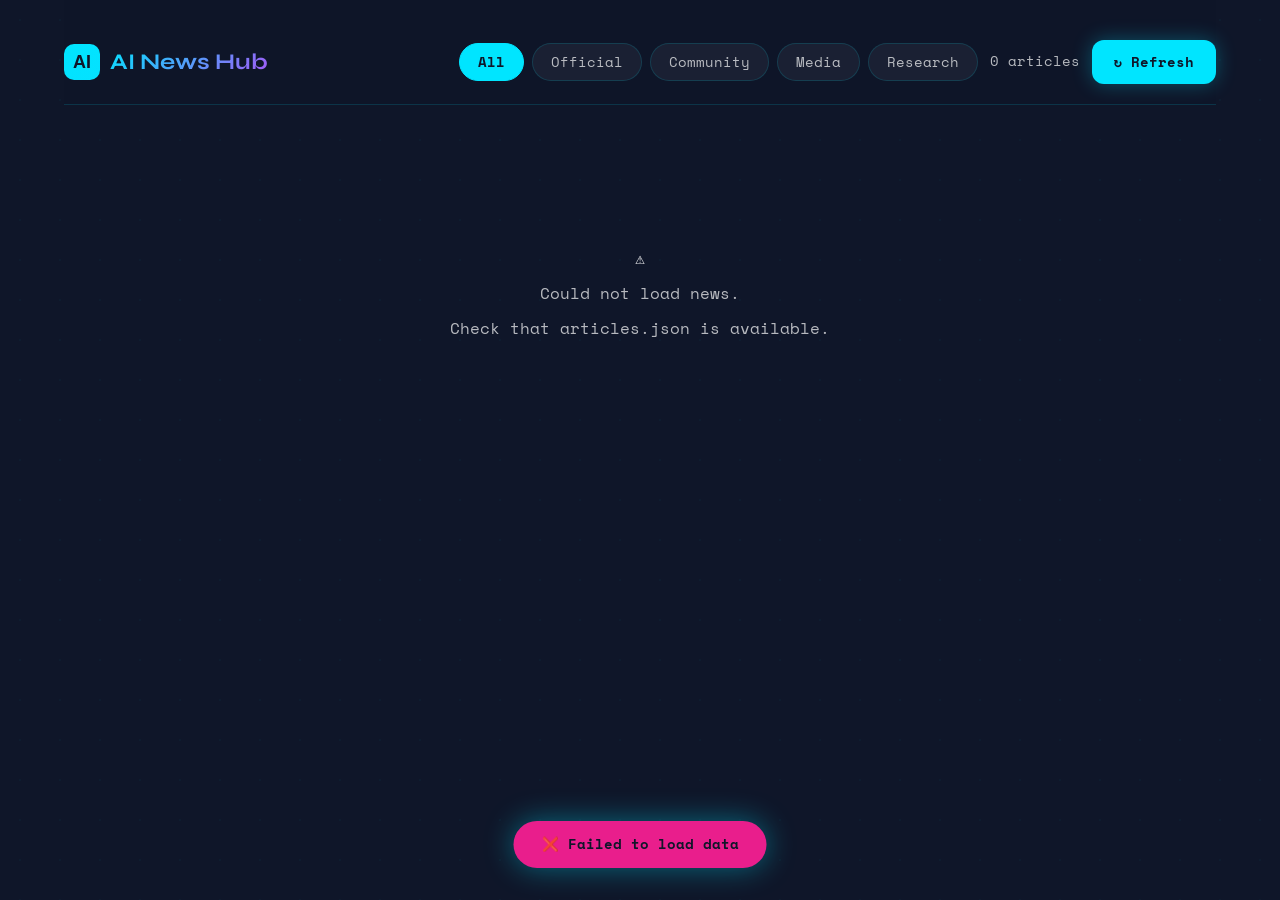
==== news.html @ db8ad192 "Add files via upload" ====
<!DOCTYPE html>
<html lang="en">
<head>
    <meta charset="UTF-8" />
    <meta name="viewport" content="width=device-width, initial-scale=1.0" />
    <title>AI News Hub</title>
    <link rel="preconnect" href="https://fonts.googleapis.com" />
    <link rel="preconnect" href="https://fonts.gstatic.com" crossorigin />
    <link href="https://fonts.googleapis.com/css2?family=Syne:wght@400;600;700&family=Space+Mono:wght@400;700&display=swap" rel="stylesheet" />
    <style>
        /* ── Same CSS as before (unchanged) ── */
        :root {
            --bg: #0F1629;
            --bg-alt: #0a0f1e;
            --cyan: #00E5FF;
            --purple: #A855F7;
            --magenta: #E91E8C;
            --gold: #FFA500;
            --green: #00E676;
            --card: rgba(255, 255, 255, 0.05);
            --border: rgba(0, 229, 255, 0.15);
            --text: #FFFFFF;
            --text2: rgba(255, 255, 255, 0.7);
            --font-head: 'Syne', sans-serif;
            --font-body: 'Space Mono', monospace;
        }
        * { margin: 0; padding: 0; box-sizing: border-box; }
        body::before {
            content: '';
            position: fixed; inset: 0;
            background-image: radial-gradient(circle, rgba(0,229,255,0.03) 1px, transparent 1px);
            background-size: 40px 40px;
            z-index: -1; pointer-events: none;
        }
        body {
            font-family: var(--font-body);
            background: var(--bg);
            color: var(--text);
            line-height: 1.7;
            min-height: 100vh;
        }
        .container { max-width: 1200px; margin: 0 auto; padding: 0 24px; }
        h1, h2, h3, h4 {
            font-family: var(--font-head);
            font-weight: 700;
            line-height: 1.15;
            text-wrap: balance;
        }
        h1 { font-size: clamp(2.5rem, 6vw, 4.5rem); }
        h2 { font-size: clamp(1.8rem, 4vw, 3rem); }
        h3 { font-size: clamp(1.25rem, 2.5vw, 1.75rem); }
        .text2 { color: var(--text2); }
        .btn {
            display: inline-flex; align-items: center; gap: 10px;
            padding: 14px 28px; border-radius: 12px; text-decoration: none;
            font-weight: 700; font-size: 0.95rem; transition: all 0.2s;
            border: 2px solid transparent; font-family: var(--font-body); cursor: pointer;
        }
        .btn-cyan {
            background: var(--cyan); color: var(--bg);
            box-shadow: 0 0 1.25rem rgba(0,229,255,0.3);
        }
        .btn-cyan:hover { box-shadow: 0 0 30px rgba(0,229,255,0.5); transform: translateY(-2px); }
        .btn-ghost {
            background: rgba(255,255,255,0.08); color: var(--text);
            border-color: rgba(0,229,255,0.25);
        }
        .btn-ghost:hover { border-color: var(--cyan); background: rgba(255,255,255,0.12); }
        .btn-ghost.active {
            background: var(--cyan); color: var(--bg);
            border-color: var(--cyan); box-shadow: 0 0 1.25rem rgba(0,229,255,0.3);
        }
        .btn:disabled { opacity: 0.5; cursor: not-allowed; }
        .chip {
            background: var(--card); border: 1px solid var(--border);
            border-radius: 20px; padding: 8px 18px; font-size: 0.85rem;
            white-space: nowrap; cursor: pointer; transition: all 0.2s;
            font-family: var(--font-body); color: var(--text2);
        }
        .chip:hover { border-color: var(--cyan); background: rgba(0,229,255,0.08); color: var(--text); }
        .chip.active { background: var(--cyan); color: var(--bg); border-color: var(--cyan); font-weight: 700; }
        .card {
            background: var(--card); border: 1px solid var(--border);
            border-radius: 16px; padding: 28px; transition: all 0.25s;
        }
        .card:hover { border-color: var(--cyan); transform: translateY(-3px); }
        .fade-in { opacity: 0; transform: translateY(24px); transition: opacity 0.5s ease, transform 0.5s ease; }
        .fade-in.visible { opacity: 1; transform: translateY(0); }
        header {
            background: rgba(15,22,41,0.92); backdrop-filter: blur(12px);
            border-bottom: 1px solid var(--border);
            padding: 40px 0 20px; display: flex; flex-wrap: wrap;
            align-items: center; justify-content: space-between;
            gap: 24px; position: sticky; top: 0; z-index: 10;
        }
        .logo { font-family: var(--font-head); font-weight: 700; font-size: 1.4rem; display: flex; align-items: center; gap: 10px; }
        .logo-icon { width: 36px; height: 36px; }
        .gradient-text {
            background: linear-gradient(135deg, var(--cyan), var(--purple));
            -webkit-background-clip: text; -webkit-text-fill-color: transparent; background-clip: text;
        }
        .toolbar { display: flex; flex-wrap: wrap; align-items: center; gap: 12px; }
        .filters { display: flex; flex-wrap: wrap; gap: 8px; }
        .news-grid {
            display: grid; grid-template-columns: repeat(auto-fill, minmax(340px, 1fr));
            gap: 24px; padding: 80px 0;
        }
        .news-card .badge {
            display: inline-block; font-size: 0.7rem; font-weight: 700;
            text-transform: uppercase; letter-spacing: 0.08em;
            padding: 5px 14px; border-radius: 20px; margin-bottom: 16px;
        }
        .badge-official { background: rgba(0,229,255,0.12); color: var(--cyan); }
        .badge-community { background: rgba(168,85,247,0.12); color: var(--purple); }
        .badge-media { background: rgba(233,30,140,0.12); color: var(--magenta); }
        .badge-research { background: rgba(0,230,118,0.12); color: var(--green); }
        .news-card h3 a { color: var(--text); text-decoration: none; transition: color 0.2s; }
        .news-card h3 a:hover { color: var(--cyan); }
        .news-card .meta {
            font-size: 0.75rem; color: var(--text2);
            display: flex; flex-wrap: wrap; gap: 8px 16px;
            margin: 10px 0 14px; padding-bottom: 14px;
            border-bottom: 1px solid var(--border);
        }
        .news-card .summary {
            font-size: 0.9rem; line-height: 1.7; color: var(--text2);
            display: -webkit-box; -webkit-line-clamp: 4; -webkit-box-orient: vertical;
            overflow: hidden; margin-bottom: 16px;
        }
        .news-card .refs {
            font-size: 0.78rem; border-top: 1px solid var(--border);
            padding-top: 12px; display: flex; flex-wrap: wrap;
            justify-content: space-between; align-items: center; gap: 8px;
        }
        .news-card .refs a { color: var(--cyan); text-decoration: none; font-weight: 700; }
        .news-card .refs a:hover { text-decoration: underline; }
        .toast {
            position: fixed; bottom: 32px; left: 50%; transform: translateX(-50%);
            background: var(--cyan); color: var(--bg); padding: 12px 28px;
            border-radius: 30px; font-weight: 700; font-size: 0.85rem;
            font-family: var(--font-body); opacity: 0; transition: opacity 0.25s;
            z-index: 999; box-shadow: 0 0 30px rgba(0,229,255,0.4); pointer-events: none;
        }
        .toast.show { opacity: 1; }
        .empty-state { grid-column: 1 / -1; text-align: center; padding: 60px 20px; }
        .empty-state p { color: var(--text2); margin-top: 8px; }
        .skeleton-card { background: var(--card); border: 1px solid var(--border); border-radius: 16px; padding: 28px; opacity: 0.4; }
        .skeleton-card .line { height: 14px; background: var(--border); border-radius: 8px; margin-bottom: 12px; }
        .skeleton-card .line.short { width: 55%; }
        .skeleton-card .line.med { width: 75%; }
        @media (max-width: 1024px) { .news-grid { grid-template-columns: 1fr; } }
        @media (max-width: 855px) {
            header { flex-direction: column; align-items: flex-start; }
            .toolbar { width: 100%; flex-direction: column; align-items: stretch; }
            .filters { justify-content: flex-start; }
            .btn { width: 100%; justify-content: center; }
        }
        @media (max-width: 640px) { .news-card { padding: 20px; } .chip { padding: 6px 14px; font-size: 0.78rem; } }
    </style>
</head>
<body>
    <div class="container">
        <header>
            <div class="logo">
                <svg class="logo-icon" viewBox="0 0 36 36" fill="none">
                    <rect width="36" height="36" rx="10" fill="url(#g1)" />
                    <text x="18" y="24" text-anchor="middle" font-size="18" font-family="sans-serif" font-weight="700" fill="#0F1629">AI</text>
                    <defs><linearGradient id="g1" x1="0" y1="0" x2="36" y2="36"><stop stop-color="#00E5FF"/><stop offset="1" stop-color="#A855F7"/></linearGradient></defs>
                </svg>
                <span class="gradient-text">AI News Hub</span>
            </div>
            <div class="toolbar">
                <div class="filters" id="filterContainer" role="tablist">
                    <button class="chip active" data-cat="all" role="tab" aria-selected="true">All</button>
                    <button class="chip" data-cat="official" role="tab" aria-selected="false">Official</button>
                    <button class="chip" data-cat="community" role="tab" aria-selected="false">Community</button>
                    <button class="chip" data-cat="media" role="tab" aria-selected="false">Media</button>
                    <button class="chip" data-cat="research" role="tab" aria-selected="false">Research</button>
                </div>
                <span id="stats" class="text2" style="font-size:0.85rem;">⏳ loading…</span>
                <button id="refreshBtn" class="btn btn-cyan" style="padding:10px 20px;font-size:0.85rem;">↻ Refresh</button>
            </div>
        </header>

        <div id="newsGrid" class="news-grid">
            <div class="skeleton-card"><div class="line"></div><div class="line med"></div><div class="line short"></div></div>
            <div class="skeleton-card"><div class="line"></div><div class="line med"></div><div class="line short"></div></div>
            <div class="skeleton-card"><div class="line"></div><div class="line med"></div><div class="line short"></div></div>
        </div>
    </div>
    <div class="toast" id="toast"></div>

    <script>
        (function() {
            // ── Configuration: point to the JSON generated by the Python script ──
            // Use relative path if served from same directory, or absolute URL to raw GitHub file.
            const DATA_URL = 'assets/articles.json';  // or 'https://raw.githubusercontent.com/your/repo/main/articles.json'

            let allArticles = [];
            let activeCategory = 'all';

            const grid = document.getElementById('newsGrid');
            const stats = document.getElementById('stats');
            const filterBtns = document.querySelectorAll('#filterContainer .chip');
            const refreshBtn = document.getElementById('refreshBtn');
            const toast = document.getElementById('toast');

            const escapeHTML = str => String(str).replace(/&/g, '&amp;').replace(/</g, '&lt;').replace(/>/g, '&gt;').replace(/"/g, '&quot;').replace(/'/g, '&#039;');
            const escapeAttr = str => String(str).replace(/"/g, '%22');

            const showToast = (msg, isError = false) => {
                toast.textContent = msg;
                toast.style.background = isError ? 'var(--magenta)' : 'var(--cyan)';
                toast.classList.add('show');
                setTimeout(() => toast.classList.remove('show'), 3000);
            };

            const formatDate = str => {
                if (!str) return '';
                try {
                    const d = new Date(str);
                    if (isNaN(d.getTime())) return '';
                    return d.toLocaleDateString('en-US', { month:'short', day:'numeric', year:'numeric' }) +
                        ' · ' + d.toLocaleTimeString('en-US', { hour:'2-digit', minute:'2-digit' });
                } catch { return ''; }
            };

            const loadArticles = async () => {
                grid.innerHTML = Array(3).fill('<div class="skeleton-card"><div class="line"></div><div class="line med"></div><div class="line short"></div></div>').join('');
                try {
                    const resp = await fetch(DATA_URL);
                    if (!resp.ok) throw new Error(`HTTP ${resp.status}`);
                    const data = await resp.json();
                    if (!Array.isArray(data)) throw new Error('Invalid JSON format');
                    allArticles = data;
                    showToast(`✅ ${data.length} articles loaded`);
                    render();
                } catch (err) {
                    console.error(err);
                    grid.innerHTML = '<div class="empty-state fade-in visible"><div class="stat-num">⚠️</div><p>Could not load news.</p><p class="text2">Check that articles.json is available.</p></div>';
                    stats.textContent = '0 articles';
                    showToast('❌ Failed to load data', true);
                }
            };

            const render = () => {
                let filtered = allArticles;
                if (activeCategory !== 'all') {
                    filtered = filtered.filter(a => a.category === activeCategory);
                }

                if (!filtered.length) {
                    grid.innerHTML = `<div class="empty-state fade-in visible"><div class="stat-num">0</div><p>No articles found.</p><p class="text2">Try another category.</p></div>`;
                    stats.textContent = '0 articles';
                    return;
                }

                const html = filtered.map(item => {
                    const badgeClass = 'badge-' + (item.category || 'official');
                    const refs = item.references || [];
                    const refHtml = refs.length ? refs.map(u => `<a href="${escapeAttr(u)}" target="_blank" rel="noopener">🔗</a>`).join(' ') : '<span class="text2">—</span>';
                    return `
                    <div class="card news-card fade-in">
                        <span class="badge ${badgeClass}">${escapeHTML(item.source)}</span>
                        <h3><a href="${escapeAttr(item.link)}" target="_blank" rel="noopener">${escapeHTML(item.title)}</a></h3>
                        <div class="meta">
                            <span>${formatDate(item.published)}</span>
                            ${item.author ? `<span>✍️ ${escapeHTML(item.author)}</span>` : ''}
                        </div>
                        <p class="summary">${escapeHTML(item.summary)}</p>
                        <div class="refs">
                            <span>📎 ${refHtml}</span>
                            <button class="btn btn-ghost share-btn" style="padding:6px 14px;font-size:0.72rem;" data-url="${escapeAttr(item.link)}" data-title="${escapeHTML(item.title)}">📤 Share</button>
                        </div>
                    </div>`;
                }).join('');

                grid.innerHTML = html;
                stats.textContent = `${filtered.length} articles`;

                // Fade-in observer
                const observer = new IntersectionObserver(entries => {
                    entries.forEach(entry => { if (entry.isIntersecting) entry.target.classList.add('visible'); });
                }, { threshold: 0.1 });
                document.querySelectorAll('.news-card.fade-in').forEach(card => observer.observe(card));

                // Share buttons
                document.querySelectorAll('.share-btn').forEach(btn => {
                    btn.addEventListener('click', async () => {
                        const url = btn.dataset.url;
                        const title = btn.dataset.title;
                        try {
                            if (navigator.share) {
                                await navigator.share({ title, url });
                            } else {
                                await navigator.clipboard.writeText(`${title} — ${url}`);
                                showToast('✅ Link copied!');
                            }
                        } catch (err) {
                            const input = document.createElement('input');
                            input.value = `${title} — ${url}`;
                            document.body.appendChild(input);
                            input.select();
                            document.execCommand('copy');
                            document.body.removeChild(input);
                            showToast('✅ Link copied!');
                        }
                    });
                });
            };

            // Filter buttons
            filterBtns.forEach(btn => btn.addEventListener('click', () => {
                filterBtns.forEach(b => { b.classList.remove('active'); b.setAttribute('aria-selected', 'false'); });
                btn.classList.add('active');
                btn.setAttribute('aria-selected', 'true');
                activeCategory = btn.dataset.cat;
                render();
            }));

            refreshBtn.addEventListener('click', loadArticles);

            // Boot
            loadArticles();
        })();
    </script>
</body>
</html>
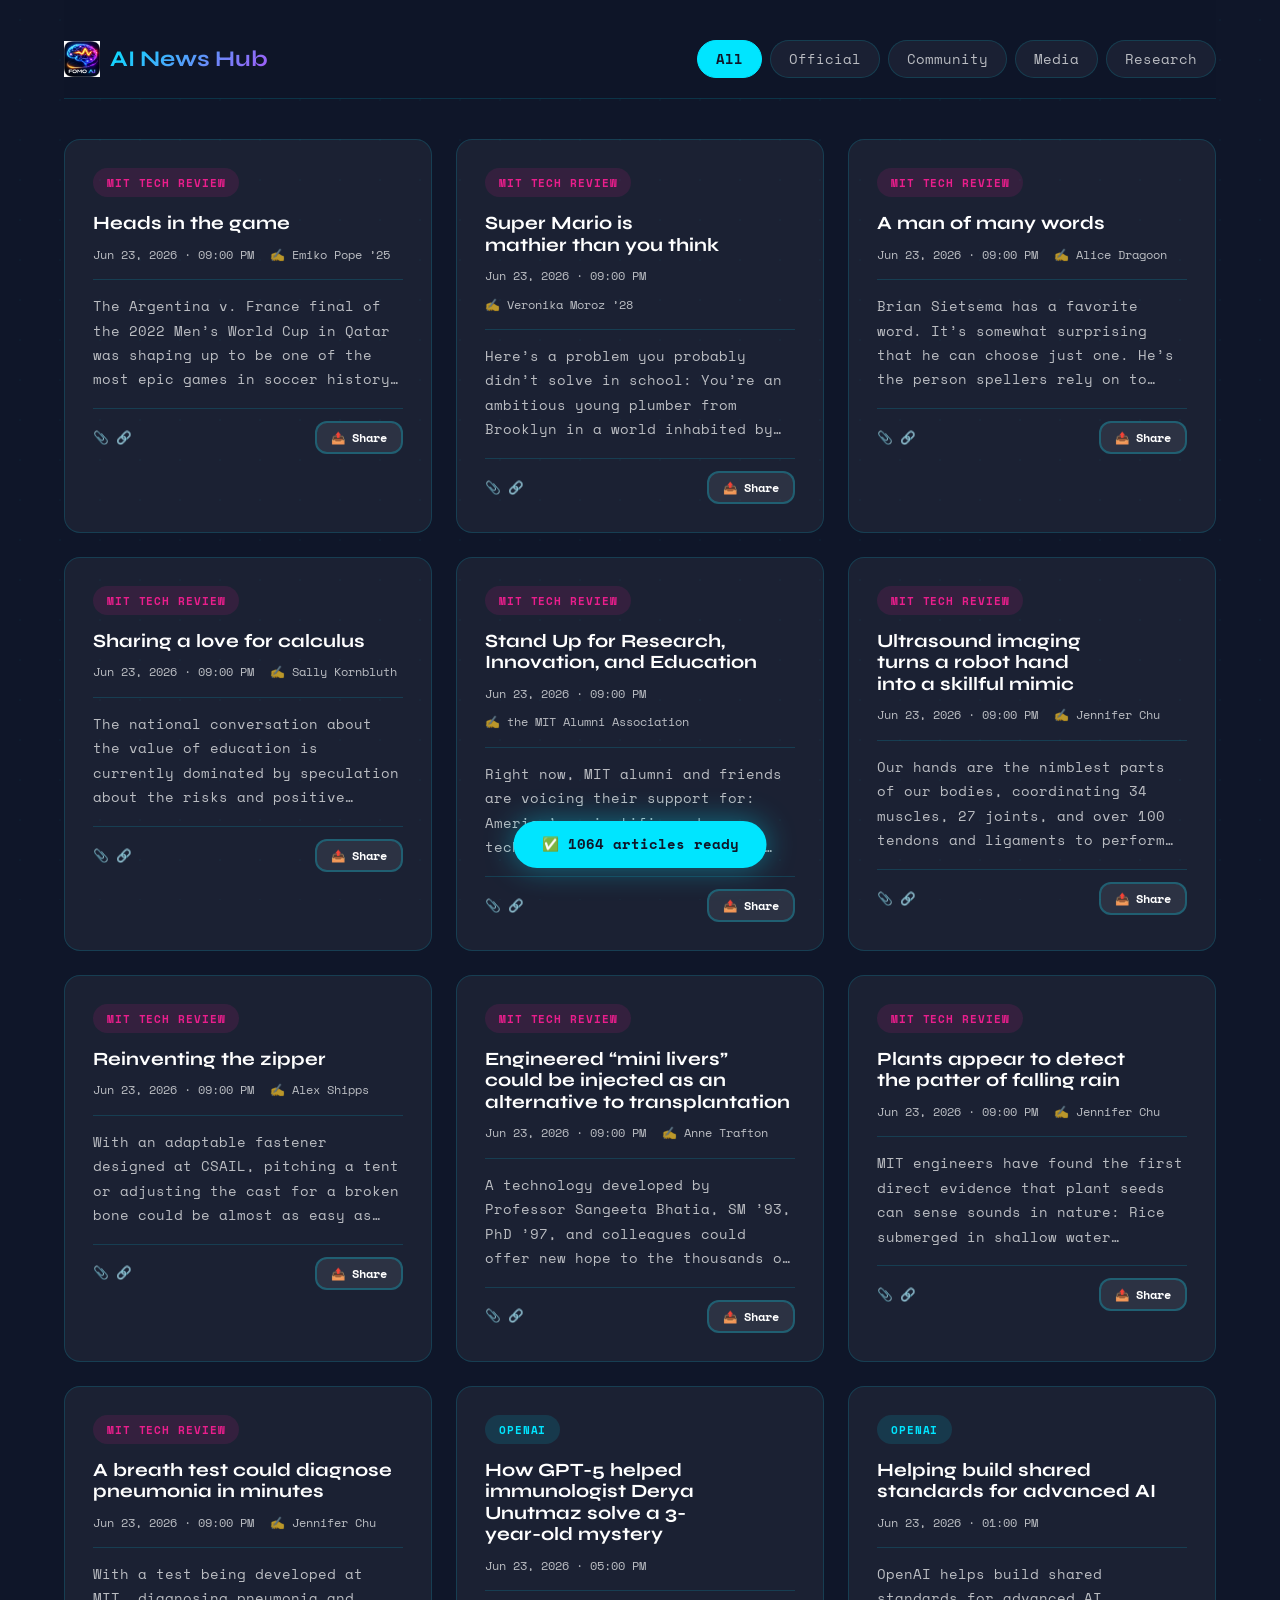
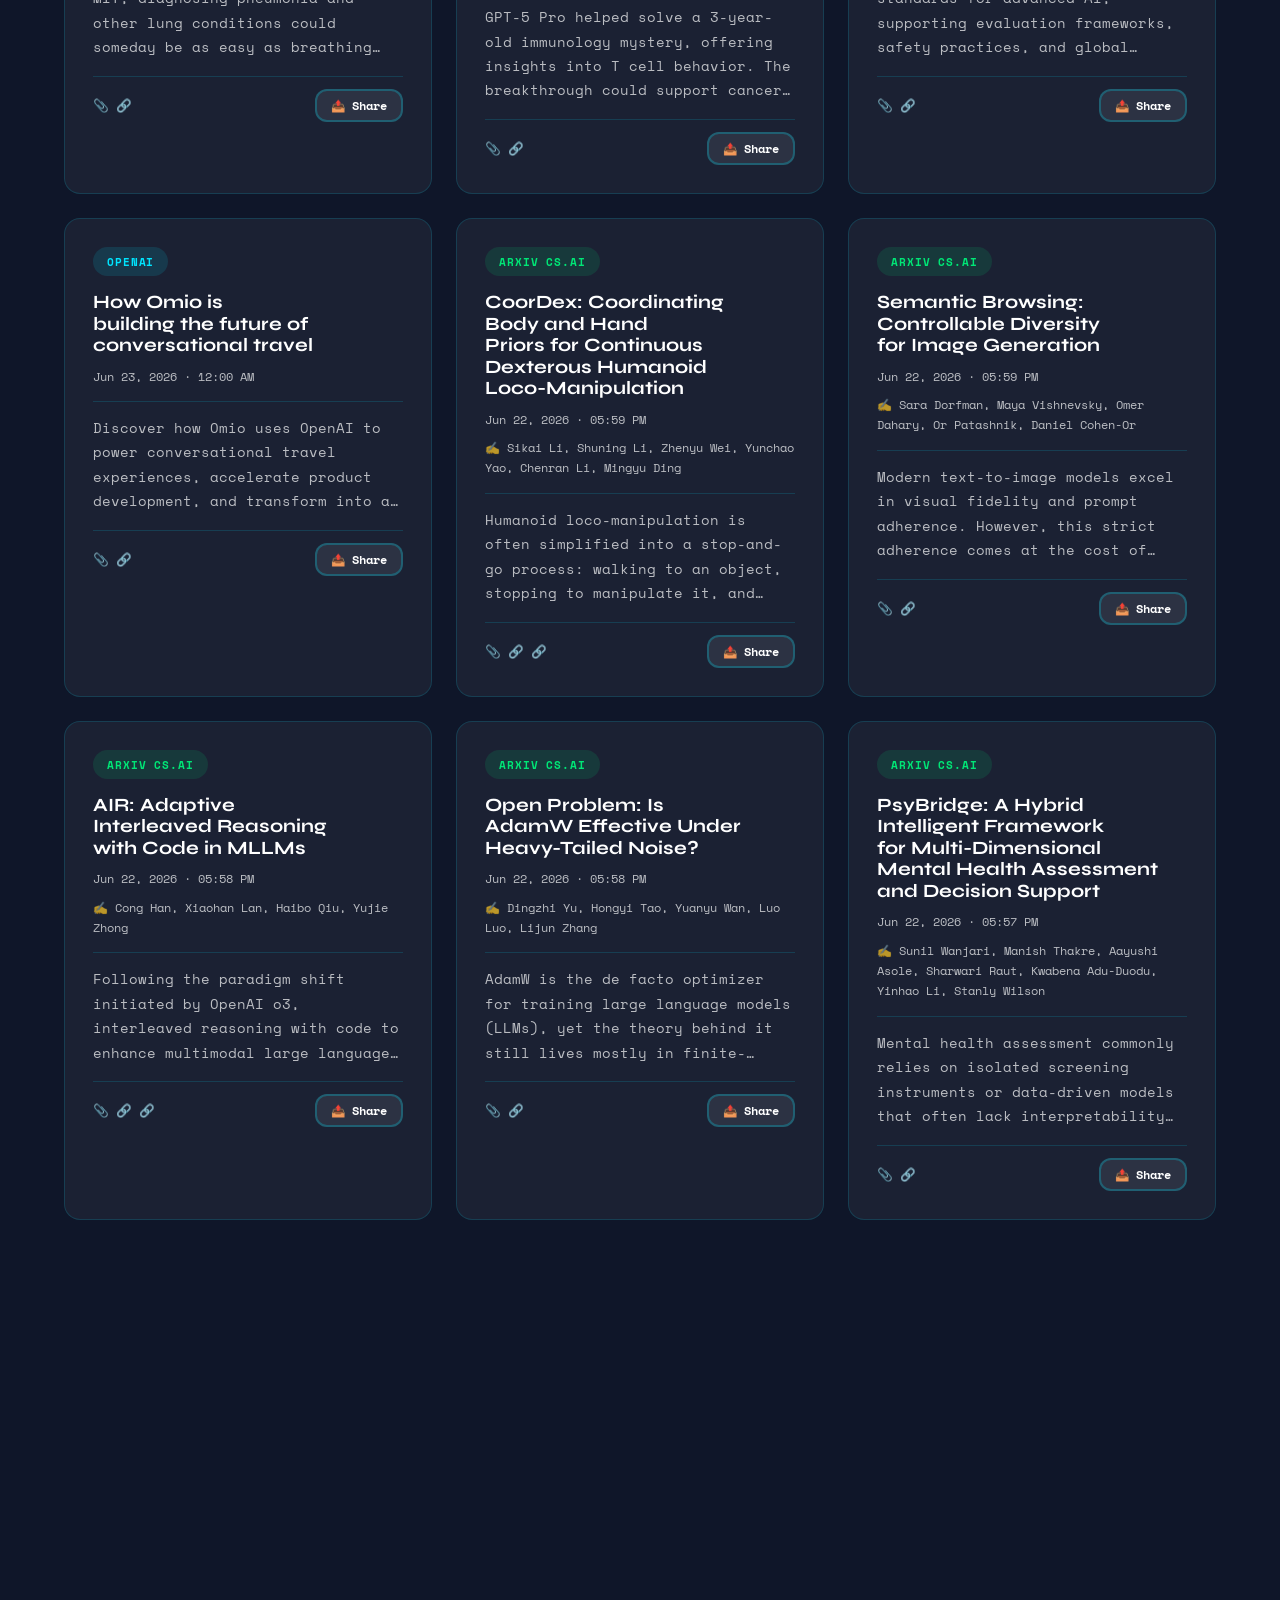
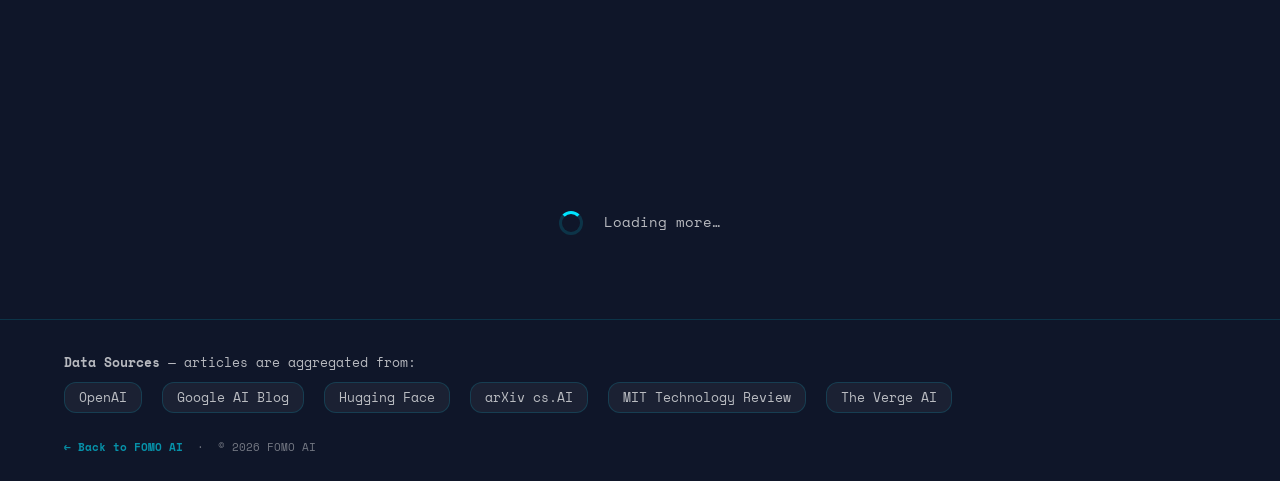
==== commit 3cf4cc44: "News Update" ====
--- a/news.html
+++ b/news.html
@@ -8,7 +8,7 @@
     <link rel="preconnect" href="https://fonts.gstatic.com" crossorigin />
     <link href="https://fonts.googleapis.com/css2?family=Syne:wght@400;600;700&family=Space+Mono:wght@400;700&display=swap" rel="stylesheet" />
     <style>
-        /* ── Same CSS as before (unchanged) ── */
+        /* ── Same styling as before ── */
         :root {
             --bg: #0F1629;
             --bg-alt: #0a0f1e;
@@ -46,9 +46,6 @@
             line-height: 1.15;
             text-wrap: balance;
         }
-        h1 { font-size: clamp(2.5rem, 6vw, 4.5rem); }
-        h2 { font-size: clamp(1.8rem, 4vw, 3rem); }
-        h3 { font-size: clamp(1.25rem, 2.5vw, 1.75rem); }
         .text2 { color: var(--text2); }
         .btn {
             display: inline-flex; align-items: center; gap: 10px;
@@ -66,11 +63,6 @@
             border-color: rgba(0,229,255,0.25);
         }
         .btn-ghost:hover { border-color: var(--cyan); background: rgba(255,255,255,0.12); }
-        .btn-ghost.active {
-            background: var(--cyan); color: var(--bg);
-            border-color: var(--cyan); box-shadow: 0 0 1.25rem rgba(0,229,255,0.3);
-        }
-        .btn:disabled { opacity: 0.5; cursor: not-allowed; }
         .chip {
             background: var(--card); border: 1px solid var(--border);
             border-radius: 20px; padding: 8px 18px; font-size: 0.85rem;
@@ -93,8 +85,20 @@
             align-items: center; justify-content: space-between;
             gap: 24px; position: sticky; top: 0; z-index: 10;
         }
-        .logo { font-family: var(--font-head); font-weight: 700; font-size: 1.4rem; display: flex; align-items: center; gap: 10px; }
-        .logo-icon { width: 36px; height: 36px; }
+        .logo {
+            font-family: var(--font-head);
+            font-weight: 700;
+            font-size: 1.4rem;
+            display: flex;
+            align-items: center;
+            gap: 10px;
+            text-decoration: none;
+            color: var(--text);
+        }
+        .logo img {
+            width: 36px;
+            height: 36px;
+        }
         .gradient-text {
             background: linear-gradient(135deg, var(--cyan), var(--purple));
             -webkit-background-clip: text; -webkit-text-fill-color: transparent; background-clip: text;
@@ -103,7 +107,7 @@
         .filters { display: flex; flex-wrap: wrap; gap: 8px; }
         .news-grid {
             display: grid; grid-template-columns: repeat(auto-fill, minmax(340px, 1fr));
-            gap: 24px; padding: 80px 0;
+            gap: 24px; padding: 40px 0 20px;
         }
         .news-card .badge {
             display: inline-block; font-size: 0.7rem; font-weight: 700;
@@ -148,12 +152,57 @@
         .skeleton-card .line { height: 14px; background: var(--border); border-radius: 8px; margin-bottom: 12px; }
         .skeleton-card .line.short { width: 55%; }
         .skeleton-card .line.med { width: 75%; }
+        .loader-more {
+            grid-column: 1 / -1;
+            text-align: center;
+            padding: 20px 0 40px;
+            color: var(--text2);
+            font-size: 0.9rem;
+        }
+        .loader-more .spinner {
+            display: inline-block;
+            width: 24px;
+            height: 24px;
+            border: 3px solid var(--border);
+            border-top-color: var(--cyan);
+            border-radius: 50%;
+            animation: spin 0.8s linear infinite;
+            margin-right: 12px;
+            vertical-align: middle;
+        }
+        @keyframes spin { to { transform: rotate(360deg); } }
+        footer {
+            border-top: 1px solid var(--border);
+            padding: 32px 0 24px;
+            margin-top: 24px;
+            color: var(--text2);
+            font-size: 0.8rem;
+        }
+        footer .source-list {
+            display: flex;
+            flex-wrap: wrap;
+            gap: 8px 20px;
+            margin-top: 8px;
+        }
+        footer .source-list span {
+            background: var(--card);
+            padding: 4px 14px;
+            border-radius: 12px;
+            border: 1px solid var(--border);
+        }
+        .back-link {
+            display: inline-block;
+            margin-top: 8px;
+            color: var(--cyan);
+            text-decoration: none;
+            font-weight: 700;
+        }
+        .back-link:hover { text-decoration: underline; }
         @media (max-width: 1024px) { .news-grid { grid-template-columns: 1fr; } }
         @media (max-width: 855px) {
             header { flex-direction: column; align-items: flex-start; }
             .toolbar { width: 100%; flex-direction: column; align-items: stretch; }
             .filters { justify-content: flex-start; }
-            .btn { width: 100%; justify-content: center; }
         }
         @media (max-width: 640px) { .news-card { padding: 20px; } .chip { padding: 6px 14px; font-size: 0.78rem; } }
     </style>
@@ -161,14 +210,10 @@
 <body>
     <div class="container">
         <header>
-            <div class="logo">
-                <svg class="logo-icon" viewBox="0 0 36 36" fill="none">
-                    <rect width="36" height="36" rx="10" fill="url(#g1)" />
-                    <text x="18" y="24" text-anchor="middle" font-size="18" font-family="sans-serif" font-weight="700" fill="#0F1629">AI</text>
-                    <defs><linearGradient id="g1" x1="0" y1="0" x2="36" y2="36"><stop stop-color="#00E5FF"/><stop offset="1" stop-color="#A855F7"/></linearGradient></defs>
-                </svg>
+            <a href="index.html" class="logo">
+                <img src="uploads/1.png" alt="FOMO AI" width="36" height="36">
                 <span class="gradient-text">AI News Hub</span>
-            </div>
+            </a>
             <div class="toolbar">
                 <div class="filters" id="filterContainer" role="tablist">
                     <button class="chip active" data-cat="all" role="tab" aria-selected="true">All</button>
@@ -177,32 +222,49 @@
                     <button class="chip" data-cat="media" role="tab" aria-selected="false">Media</button>
                     <button class="chip" data-cat="research" role="tab" aria-selected="false">Research</button>
                 </div>
-                <span id="stats" class="text2" style="font-size:0.85rem;">⏳ loading…</span>
-                <button id="refreshBtn" class="btn btn-cyan" style="padding:10px 20px;font-size:0.85rem;">↻ Refresh</button>
             </div>
         </header>
 
         <div id="newsGrid" class="news-grid">
-            <div class="skeleton-card"><div class="line"></div><div class="line med"></div><div class="line short"></div></div>
-            <div class="skeleton-card"><div class="line"></div><div class="line med"></div><div class="line short"></div></div>
-            <div class="skeleton-card"><div class="line"></div><div class="line med"></div><div class="line short"></div></div>
+            <!-- skeletons injected by JS -->
         </div>
     </div>
+
+    <footer>
+        <div class="container">
+            <div><strong>Data Sources</strong> — articles are aggregated from:</div>
+            <div class="source-list">
+                <span>OpenAI</span>
+                <span>Google AI Blog</span>
+                <span>Hugging Face</span>
+                <span>arXiv cs.AI</span>
+                <span>MIT Technology Review</span>
+                <span>The Verge AI</span>
+            </div>
+            <div style="margin-top:16px; font-size:0.7rem; opacity:0.6;">
+                <a href="index.html" class="back-link">← Back to FOMO AI</a>
+                &nbsp;·&nbsp; &copy; 2026 FOMO AI
+            </div>
+        </div>
+    </footer>
+
     <div class="toast" id="toast"></div>
 
     <script>
         (function() {
-            // ── Configuration: point to the JSON generated by the Python script ──
-            // Use relative path if served from same directory, or absolute URL to raw GitHub file.
-            const DATA_URL = 'assets/articles.json';  // or 'https://raw.githubusercontent.com/your/repo/main/articles.json'
+            // ── Configuration ──
+            const DATA_URL = 'assets/articles.json';
+            const PAGE_SIZE = 10;
 
             let allArticles = [];
+            let filteredArticles = [];
             let activeCategory = 'all';
+            let currentPage = 0;
+            let isLoading = false;
+            let hasMore = true;
 
             const grid = document.getElementById('newsGrid');
-            const stats = document.getElementById('stats');
             const filterBtns = document.querySelectorAll('#filterContainer .chip');
-            const refreshBtn = document.getElementById('refreshBtn');
             const toast = document.getElementById('toast');
 
             const escapeHTML = str => String(str).replace(/&/g, '&amp;').replace(/</g, '&lt;').replace(/>/g, '&gt;').replace(/"/g, '&quot;').replace(/'/g, '&#039;');
@@ -225,37 +287,17 @@
                 } catch { return ''; }
             };
 
-            const loadArticles = async () => {
-                grid.innerHTML = Array(3).fill('<div class="skeleton-card"><div class="line"></div><div class="line med"></div><div class="line short"></div></div>').join('');
-                try {
-                    const resp = await fetch(DATA_URL);
-                    if (!resp.ok) throw new Error(`HTTP ${resp.status}`);
-                    const data = await resp.json();
-                    if (!Array.isArray(data)) throw new Error('Invalid JSON format');
-                    allArticles = data;
-                    showToast(`✅ ${data.length} articles loaded`);
-                    render();
-                } catch (err) {
-                    console.error(err);
-                    grid.innerHTML = '<div class="empty-state fade-in visible"><div class="stat-num">⚠️</div><p>Could not load news.</p><p class="text2">Check that articles.json is available.</p></div>';
-                    stats.textContent = '0 articles';
-                    showToast('❌ Failed to load data', true);
-                }
-            };
-
-            const render = () => {
-                let filtered = allArticles;
-                if (activeCategory !== 'all') {
-                    filtered = filtered.filter(a => a.category === activeCategory);
-                }
-
-                if (!filtered.length) {
-                    grid.innerHTML = `<div class="empty-state fade-in visible"><div class="stat-num">0</div><p>No articles found.</p><p class="text2">Try another category.</p></div>`;
-                    stats.textContent = '0 articles';
+            function renderPage() {
+                const end = (currentPage + 1) * PAGE_SIZE;
+                const slice = filteredArticles.slice(0, end);
+                hasMore = end < filteredArticles.length;
+
+                if (slice.length === 0) {
+                    grid.innerHTML = `<div class="empty-state fade-in visible"><div class="stat-num">📭</div><p>No articles match this filter.</p><p class="text2">Try a different category.</p></div>`;
                     return;
                 }
 
-                const html = filtered.map(item => {
+                const html = slice.map(item => {
                     const badgeClass = 'badge-' + (item.category || 'official');
                     const refs = item.references || [];
                     const refHtml = refs.length ? refs.map(u => `<a href="${escapeAttr(u)}" target="_blank" rel="noopener">🔗</a>`).join(' ') : '<span class="text2">—</span>';
@@ -275,10 +317,14 @@
                     </div>`;
                 }).join('');
 
-                grid.innerHTML = html;
-                stats.textContent = `${filtered.length} articles`;
-
-                // Fade-in observer
+                let loaderHtml = '';
+                if (hasMore) {
+                    loaderHtml = `<div class="loader-more" id="loaderMore"><span class="spinner"></span> Loading more…</div>`;
+                }
+
+                grid.innerHTML = html + loaderHtml;
+
+                // Fade-in observer for new cards
                 const observer = new IntersectionObserver(entries => {
                     entries.forEach(entry => { if (entry.isIntersecting) entry.target.classList.add('visible'); });
                 }, { threshold: 0.1 });
@@ -297,6 +343,7 @@
                                 showToast('✅ Link copied!');
                             }
                         } catch (err) {
+                            // fallback
                             const input = document.createElement('input');
                             input.value = `${title} — ${url}`;
                             document.body.appendChild(input);
@@ -307,20 +354,81 @@
                         }
                     });
                 });
-            };
-
-            // Filter buttons
+
+                // Observe loader for infinite scroll
+                if (hasMore) {
+                    const loader = document.getElementById('loaderMore');
+                    if (loader) {
+                        const loaderObserver = new IntersectionObserver(entries => {
+                            if (entries[0].isIntersecting && !isLoading) {
+                                loadMore();
+                            }
+                        }, { rootMargin: '0px 0px 100px 0px' });
+                        loaderObserver.observe(loader);
+                    }
+                }
+            }
+
+            function loadMore() {
+                if (isLoading || !hasMore) return;
+                isLoading = true;
+                currentPage++;
+                renderPage();
+                isLoading = false;
+            }
+
+            function resetAndRender() {
+                currentPage = 0;
+                filteredArticles = activeCategory === 'all'
+                    ? allArticles
+                    : allArticles.filter(a => a.category === activeCategory);
+                renderPage();
+            }
+
+            async function loadArticles() {
+                grid.innerHTML = Array(3).fill('<div class="skeleton-card"><div class="line"></div><div class="line med"></div><div class="line short"></div></div>').join('');
+                try {
+                    const resp = await fetch(DATA_URL);
+                    if (!resp.ok) throw new Error(`HTTP ${resp.status}`);
+                    const data = await resp.json();
+                    if (!Array.isArray(data)) throw new Error('Invalid JSON format');
+                    allArticles = data;
+                    showToast(`✅ ${data.length} articles ready`);
+                    resetAndRender();
+                } catch (err) {
+                    console.error(err);
+                    grid.innerHTML = `
+                        <div class="empty-state fade-in visible">
+                            <div class="stat-num">⚠️</div>
+                            <p>Could not load news data.</p>
+                            <p class="text2">Make sure <code>assets/articles.json</code> exists.</p>
+                            <p class="text2" style="margin-top:12px;font-size:0.8rem;">Run <code>python news_fetcher.py</code> to generate it.</p>
+                        </div>`;
+                    showToast('❌ Failed to load data', true);
+                }
+            }
+
+            // Filter events
             filterBtns.forEach(btn => btn.addEventListener('click', () => {
                 filterBtns.forEach(b => { b.classList.remove('active'); b.setAttribute('aria-selected', 'false'); });
                 btn.classList.add('active');
                 btn.setAttribute('aria-selected', 'true');
                 activeCategory = btn.dataset.cat;
-                render();
+                resetAndRender();
             }));
 
-            refreshBtn.addEventListener('click', loadArticles);
-
-            // Boot
+            // Scroll event for infinite scroll
+            window.addEventListener('scroll', () => {
+                if (isLoading || !hasMore) return;
+                const scrollY = window.scrollY;
+                const viewHeight = window.innerHeight;
+                const docHeight = document.documentElement.scrollHeight;
+                if (scrollY + viewHeight >= docHeight - 200) {
+                    loadMore();
+                }
+            });
+
+            // Start
             loadArticles();
         })();
     </script>
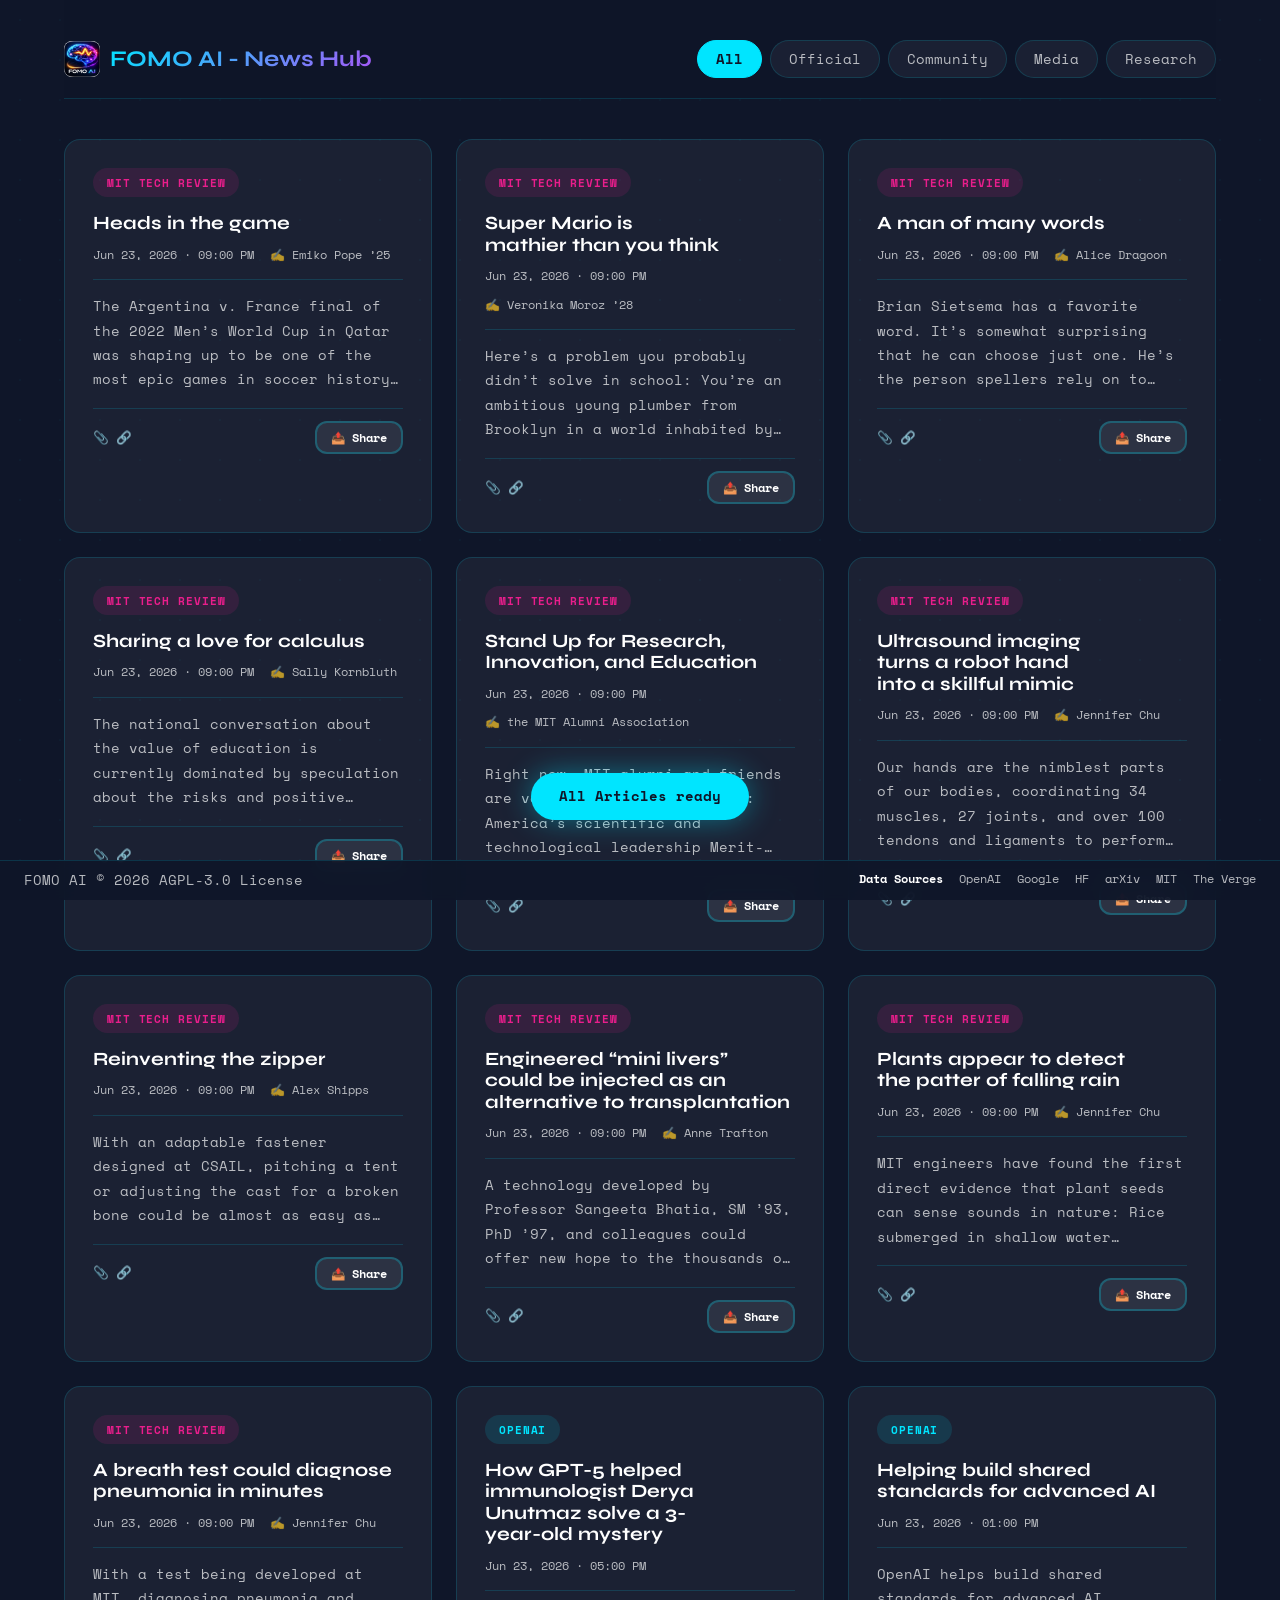
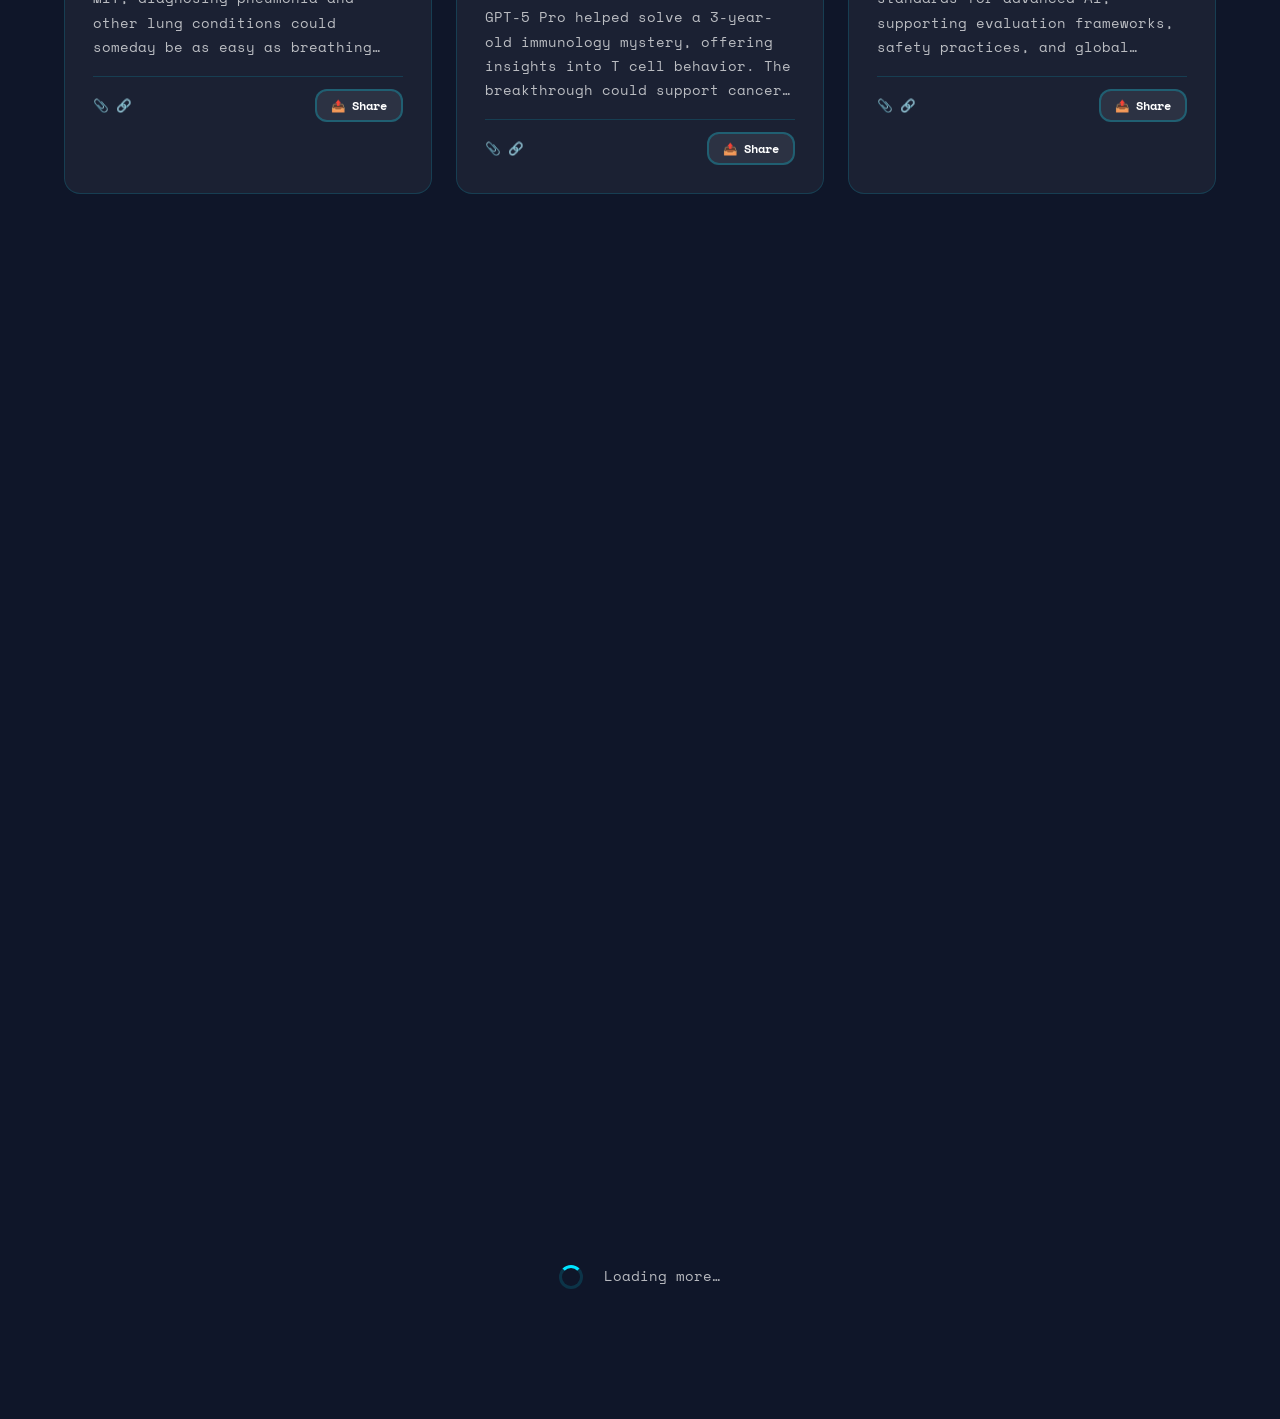
==== commit 68a95aae: "News Update News" ====
--- a/news.html
+++ b/news.html
@@ -8,7 +8,7 @@
     <link rel="preconnect" href="https://fonts.gstatic.com" crossorigin />
     <link href="https://fonts.googleapis.com/css2?family=Syne:wght@400;600;700&family=Space+Mono:wght@400;700&display=swap" rel="stylesheet" />
     <style>
-        /* ── Same styling as before ── */
+        /* ── Same styling, with fixed footer additions ── */
         :root {
             --bg: #0F1629;
             --bg-alt: #0a0f1e;
@@ -38,6 +38,7 @@
             color: var(--text);
             line-height: 1.7;
             min-height: 100vh;
+            padding-bottom: 70px; /* space for fixed footer */
         }
         .container { max-width: 1200px; margin: 0 auto; padding: 0 24px; }
         h1, h2, h3, h4 {
@@ -85,20 +86,8 @@
             align-items: center; justify-content: space-between;
             gap: 24px; position: sticky; top: 0; z-index: 10;
         }
-        .logo {
-            font-family: var(--font-head);
-            font-weight: 700;
-            font-size: 1.4rem;
-            display: flex;
-            align-items: center;
-            gap: 10px;
-            text-decoration: none;
-            color: var(--text);
-        }
-        .logo img {
-            width: 36px;
-            height: 36px;
-        }
+        .logo { display: flex; align-items: center; gap: 10px; text-decoration: none; color: var(--text); font-family: var(--font-head); font-weight: 700; font-size: 1.4rem; }
+        .logo img { width: 36px; height: 36px; border-radius: 8px; }
         .gradient-text {
             background: linear-gradient(135deg, var(--cyan), var(--purple));
             -webkit-background-clip: text; -webkit-text-fill-color: transparent; background-clip: text;
@@ -139,7 +128,7 @@
         .news-card .refs a { color: var(--cyan); text-decoration: none; font-weight: 700; }
         .news-card .refs a:hover { text-decoration: underline; }
         .toast {
-            position: fixed; bottom: 32px; left: 50%; transform: translateX(-50%);
+            position: fixed; bottom: 80px; left: 50%; transform: translateX(-50%);
             background: var(--cyan); color: var(--bg); padding: 12px 28px;
             border-radius: 30px; font-weight: 700; font-size: 0.85rem;
             font-family: var(--font-body); opacity: 0; transition: opacity 0.25s;
@@ -171,48 +160,56 @@
             vertical-align: middle;
         }
         @keyframes spin { to { transform: rotate(360deg); } }
-        footer {
+
+        /* ─── Fixed mini footer ─── */
+        .mini-footer {
+            position: fixed;
+            bottom: 0;
+            left: 0;
+            right: 0;
+            background: rgba(15,22,41,0.92);
+            backdrop-filter: blur(12px);
             border-top: 1px solid var(--border);
-            padding: 32px 0 24px;
-            margin-top: 24px;
-            color: var(--text2);
-            font-size: 0.8rem;
-        }
-        footer .source-list {
+            padding: 8px 24px;
             display: flex;
             flex-wrap: wrap;
-            gap: 8px 20px;
-            margin-top: 8px;
-        }
-        footer .source-list span {
-            background: var(--card);
-            padding: 4px 14px;
-            border-radius: 12px;
-            border: 1px solid var(--border);
-        }
-        .back-link {
-            display: inline-block;
-            margin-top: 8px;
+            align-items: center;
+            justify-content: space-between;
+            z-index: 10;
+            gap: 8px 16px;
+            font-size: 0.75rem;
+            color: var(--text2);
+        }
+        .mini-footer .source-list {
+            display: flex;
+            flex-wrap: wrap;
+            gap: 6px 16px;
+        }
+        .mini-footer .source-list span {
+            cursor: pointer;
+            transition: color 0.2s;
+            border-bottom: 1px dashed transparent;
+            padding-bottom: 2px;
+        }
+        .mini-footer .source-list span:hover {
             color: var(--cyan);
-            text-decoration: none;
-            font-weight: 700;
-        }
-        .back-link:hover { text-decoration: underline; }
-        @media (max-width: 1024px) { .news-grid { grid-template-columns: 1fr; } }
-        @media (max-width: 855px) {
-            header { flex-direction: column; align-items: flex-start; }
-            .toolbar { width: 100%; flex-direction: column; align-items: stretch; }
-            .filters { justify-content: flex-start; }
-        }
+            border-bottom-color: var(--cyan);
+        }
+        .mini-footer .copy-hint {
+            font-size: 0.65rem;
+            opacity: 0.5;
+            white-space: nowrap;
+        }
+		.foot-note { color: var(--text2); font-size: 0.85rem; }
         @media (max-width: 640px) { .news-card { padding: 20px; } .chip { padding: 6px 14px; font-size: 0.78rem; } }
     </style>
 </head>
 <body>
     <div class="container">
         <header>
-            <a href="index.html" class="logo">
+            <a class="logo">
                 <img src="uploads/1.png" alt="FOMO AI" width="36" height="36">
-                <span class="gradient-text">AI News Hub</span>
+                <span class="gradient-text">FOMO AI - News Hub</span>
             </a>
             <div class="toolbar">
                 <div class="filters" id="filterContainer" role="tablist">
@@ -230,23 +227,21 @@
         </div>
     </div>
 
-    <footer>
-        <div class="container">
-            <div><strong>Data Sources</strong> — articles are aggregated from:</div>
-            <div class="source-list">
-                <span>OpenAI</span>
-                <span>Google AI Blog</span>
-                <span>Hugging Face</span>
-                <span>arXiv cs.AI</span>
-                <span>MIT Technology Review</span>
-                <span>The Verge AI</span>
-            </div>
-            <div style="margin-top:16px; font-size:0.7rem; opacity:0.6;">
-                <a href="index.html" class="back-link">← Back to FOMO AI</a>
-                &nbsp;·&nbsp; &copy; 2026 FOMO AI
-            </div>
+    <!-- Fixed mini footer with clickable sources -->
+    <div class="mini-footer" id="miniFooter">
+        <div style="display: flex; align-items: center; gap: 8px; flex-wrap: wrap;">
+            <span class="foot-note">FOMO AI © 2026 AGPL-3.0 License</a>
         </div>
-    </footer>
+			<div class="source-list" id="sourceList">
+				<span data-url="https://fomo.ai.makeit.solutions/" style="font-weight:700; color:var(--text);">Data Sources</span>
+				<span data-url="https://openai.com/news/">OpenAI</span>
+				<span data-url="https://blog.google/technology/ai/">Google</span>
+				<span data-url="https://huggingface.co/">HF</span>
+				<span data-url="https://arxiv.org/">arXiv</span>
+				<span data-url="https://www.technologyreview.com/">MIT</span>
+				<span data-url="https://www.theverge.com/">The Verge</span>
+			</div>
+    </div>
 
     <div class="toast" id="toast"></div>
 
@@ -254,7 +249,7 @@
         (function() {
             // ── Configuration ──
             const DATA_URL = 'assets/articles.json';
-            const PAGE_SIZE = 10;
+            const PAGE_SIZE = 9;
 
             let allArticles = [];
             let filteredArticles = [];
@@ -293,7 +288,7 @@
                 hasMore = end < filteredArticles.length;
 
                 if (slice.length === 0) {
-                    grid.innerHTML = `<div class="empty-state fade-in visible"><div class="stat-num">📭</div><p>No articles match this filter.</p><p class="text2">Try a different category.</p></div>`;
+                    grid.innerHTML = `<div class="empty-state fade-in visible"><div class="stat-num">📭</div><p>No Available Articles!</p><p class="text2">Try Different categories.</p></div>`;
                     return;
                 }
 
@@ -343,7 +338,6 @@
                                 showToast('✅ Link copied!');
                             }
                         } catch (err) {
-                            // fallback
                             const input = document.createElement('input');
                             input.value = `${title} — ${url}`;
                             document.body.appendChild(input);
@@ -393,22 +387,40 @@
                     const data = await resp.json();
                     if (!Array.isArray(data)) throw new Error('Invalid JSON format');
                     allArticles = data;
-                    showToast(`✅ ${data.length} articles ready`);
+                    showToast('All Articles ready');
                     resetAndRender();
                 } catch (err) {
                     console.error(err);
                     grid.innerHTML = `
                         <div class="empty-state fade-in visible">
                             <div class="stat-num">⚠️</div>
-                            <p>Could not load news data.</p>
-                            <p class="text2">Make sure <code>assets/articles.json</code> exists.</p>
-                            <p class="text2" style="margin-top:12px;font-size:0.8rem;">Run <code>python news_fetcher.py</code> to generate it.</p>
+                            <p>Under Maintenance</p>
                         </div>`;
-                    showToast('❌ Failed to load data', true);
+                    showToast('Failed to load data', true);
                 }
             }
 
-            // Filter events
+            // ── Copy source URL on click ──
+            document.querySelectorAll('#sourceList span').forEach(el => {
+                el.addEventListener('click', async () => {
+                    const url = el.dataset.url;
+                    try {
+                        await navigator.clipboard.writeText(url);
+                        showToast(`✅ Link Copied!`);
+                    } catch {
+                        // fallback
+                        const input = document.createElement('input');
+                        input.value = url;
+                        document.body.appendChild(input);
+                        input.select();
+                        document.execCommand('copy');
+                        document.body.removeChild(input);
+                        showToast(`✅ Link Copied!`);
+                    }
+                });
+            });
+
+            // ── Filter events ──
             filterBtns.forEach(btn => btn.addEventListener('click', () => {
                 filterBtns.forEach(b => { b.classList.remove('active'); b.setAttribute('aria-selected', 'false'); });
                 btn.classList.add('active');
@@ -417,7 +429,7 @@
                 resetAndRender();
             }));
 
-            // Scroll event for infinite scroll
+            // ── Scroll event for infinite scroll ──
             window.addEventListener('scroll', () => {
                 if (isLoading || !hasMore) return;
                 const scrollY = window.scrollY;
@@ -428,7 +440,7 @@
                 }
             });
 
-            // Start
+            // ── Start ──
             loadArticles();
         })();
     </script>
